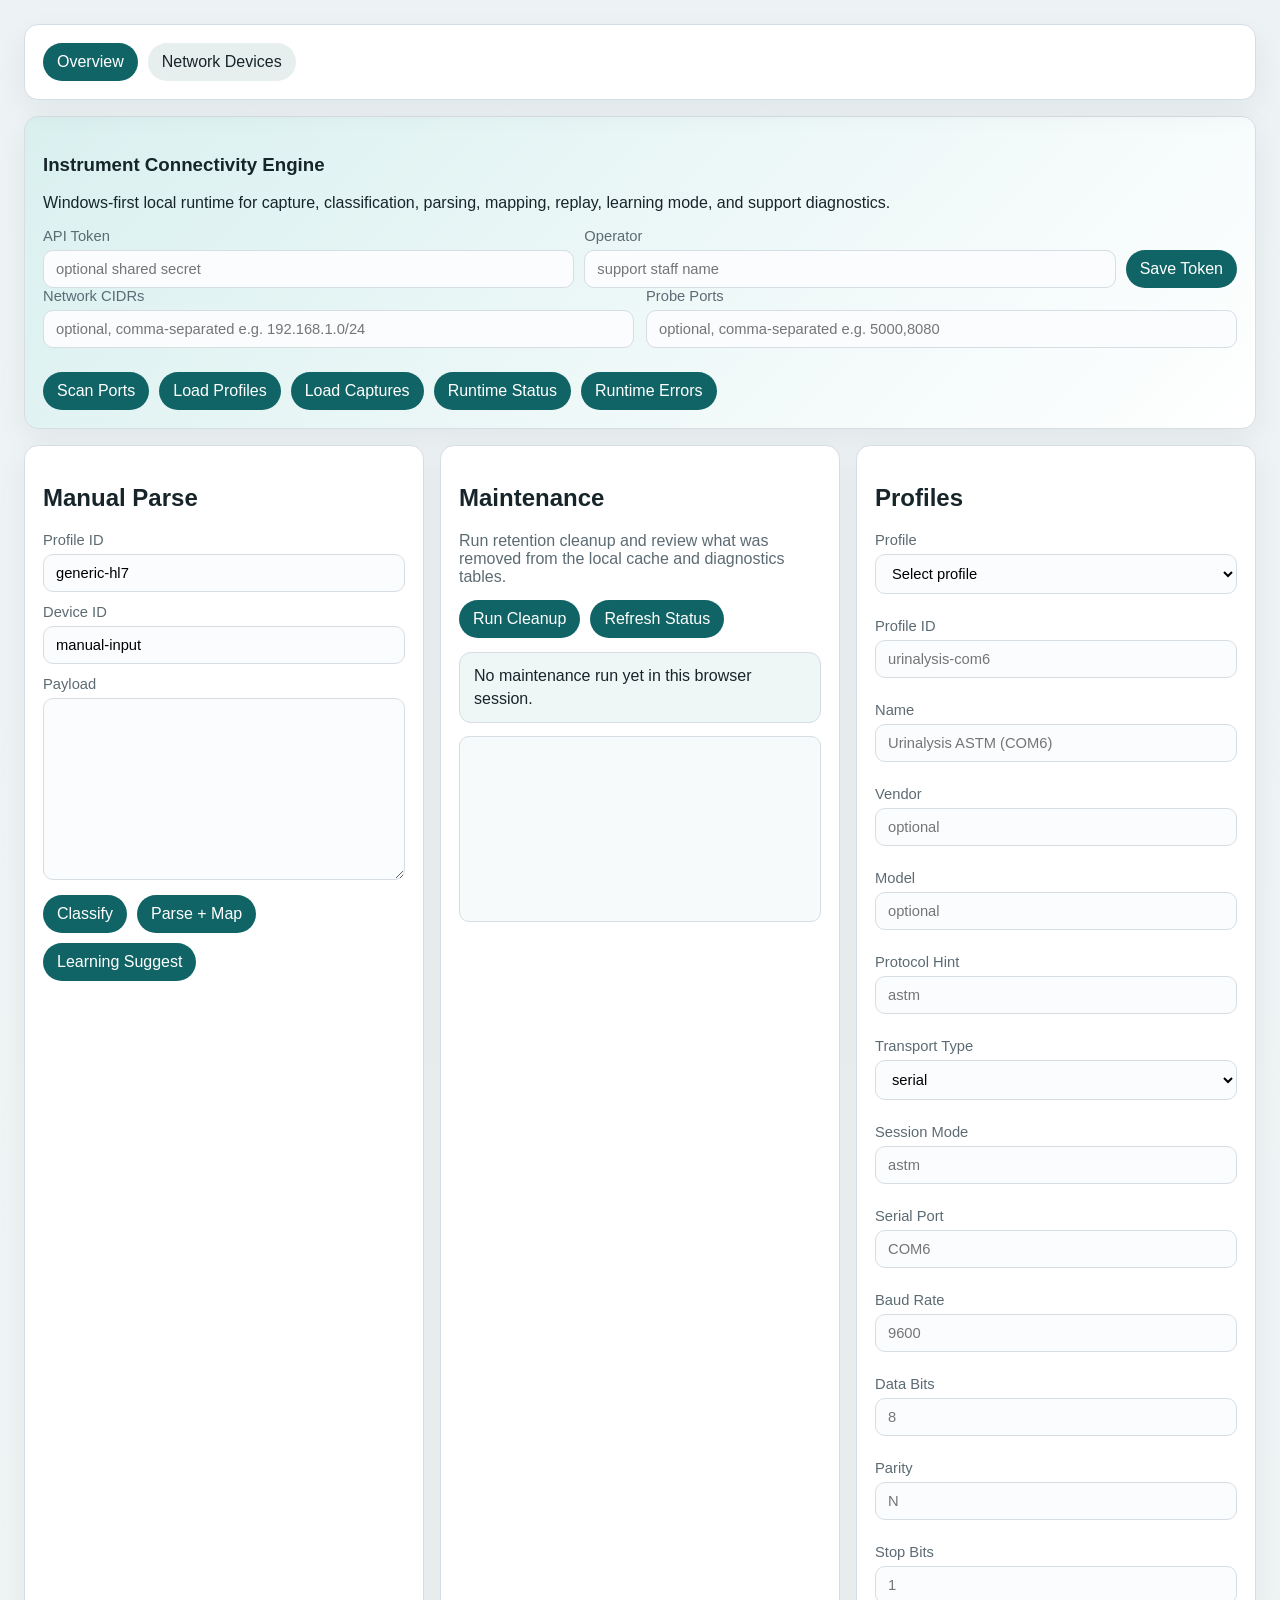
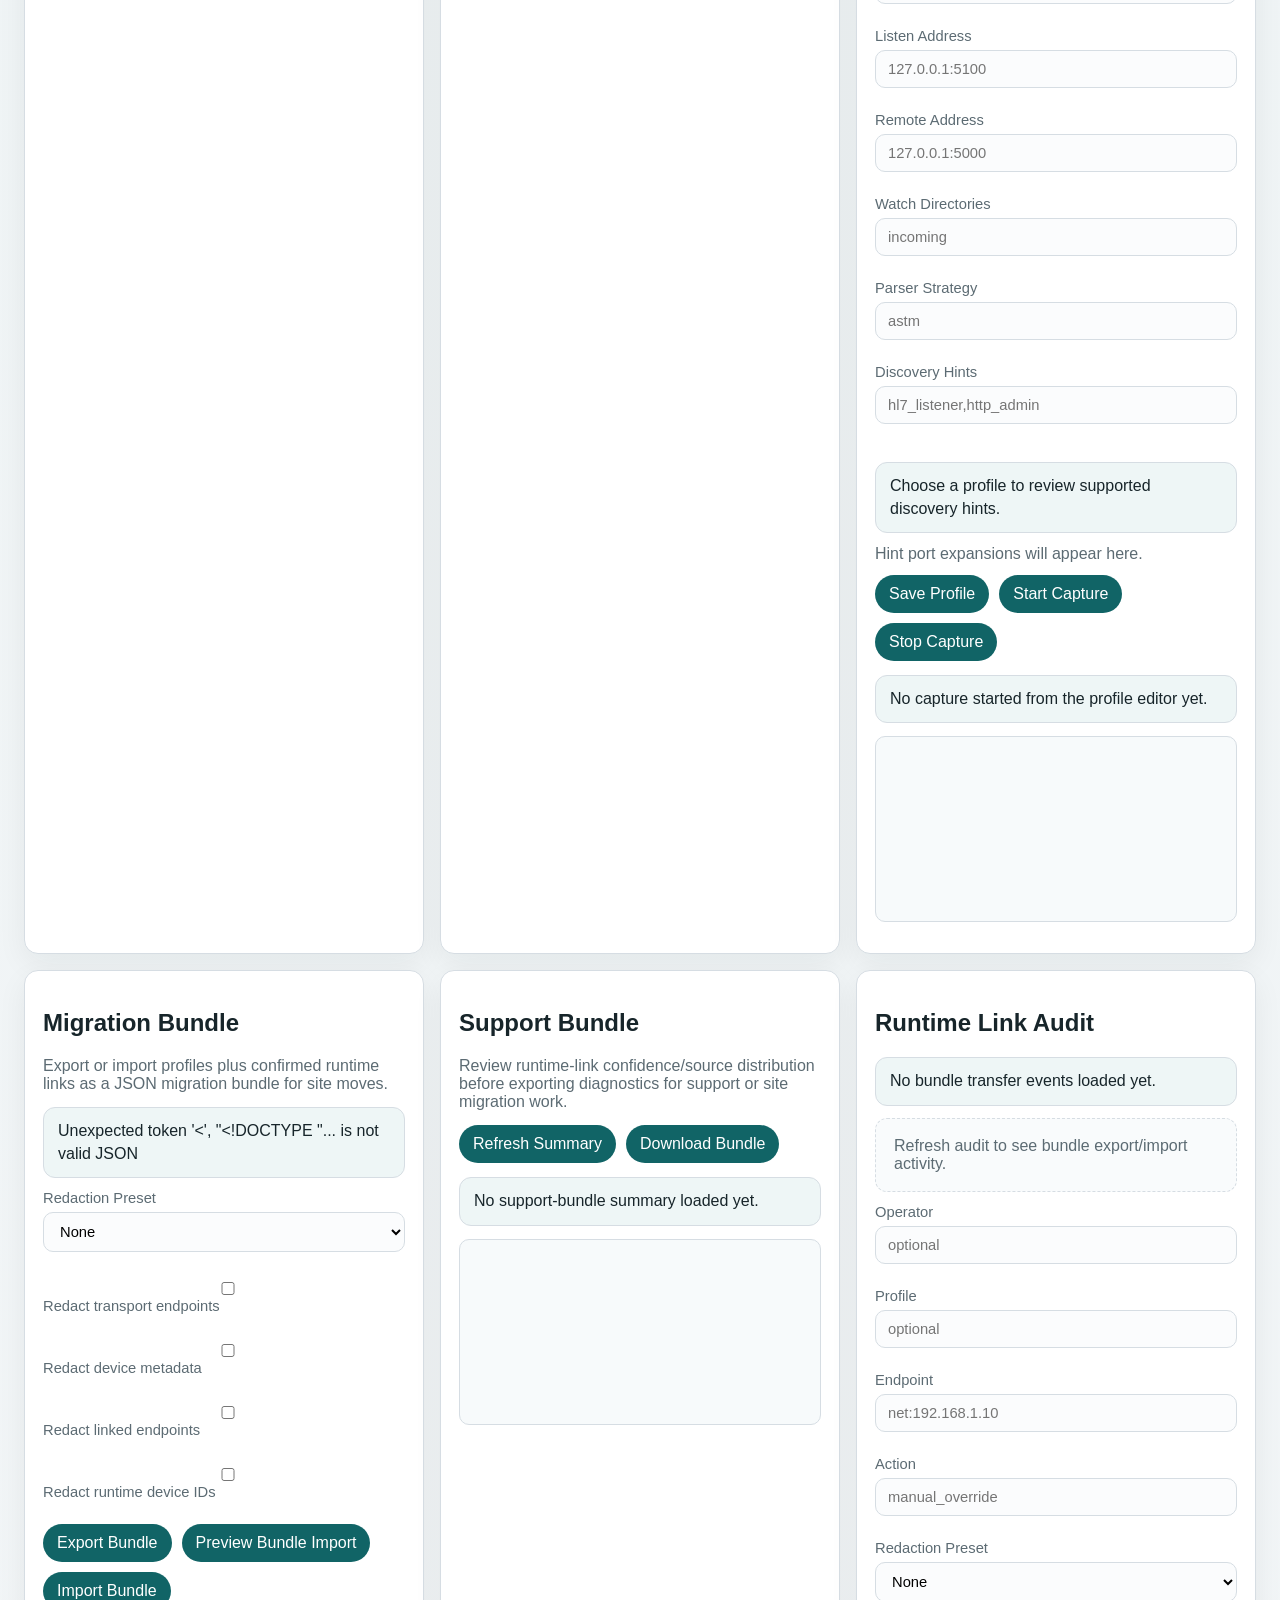
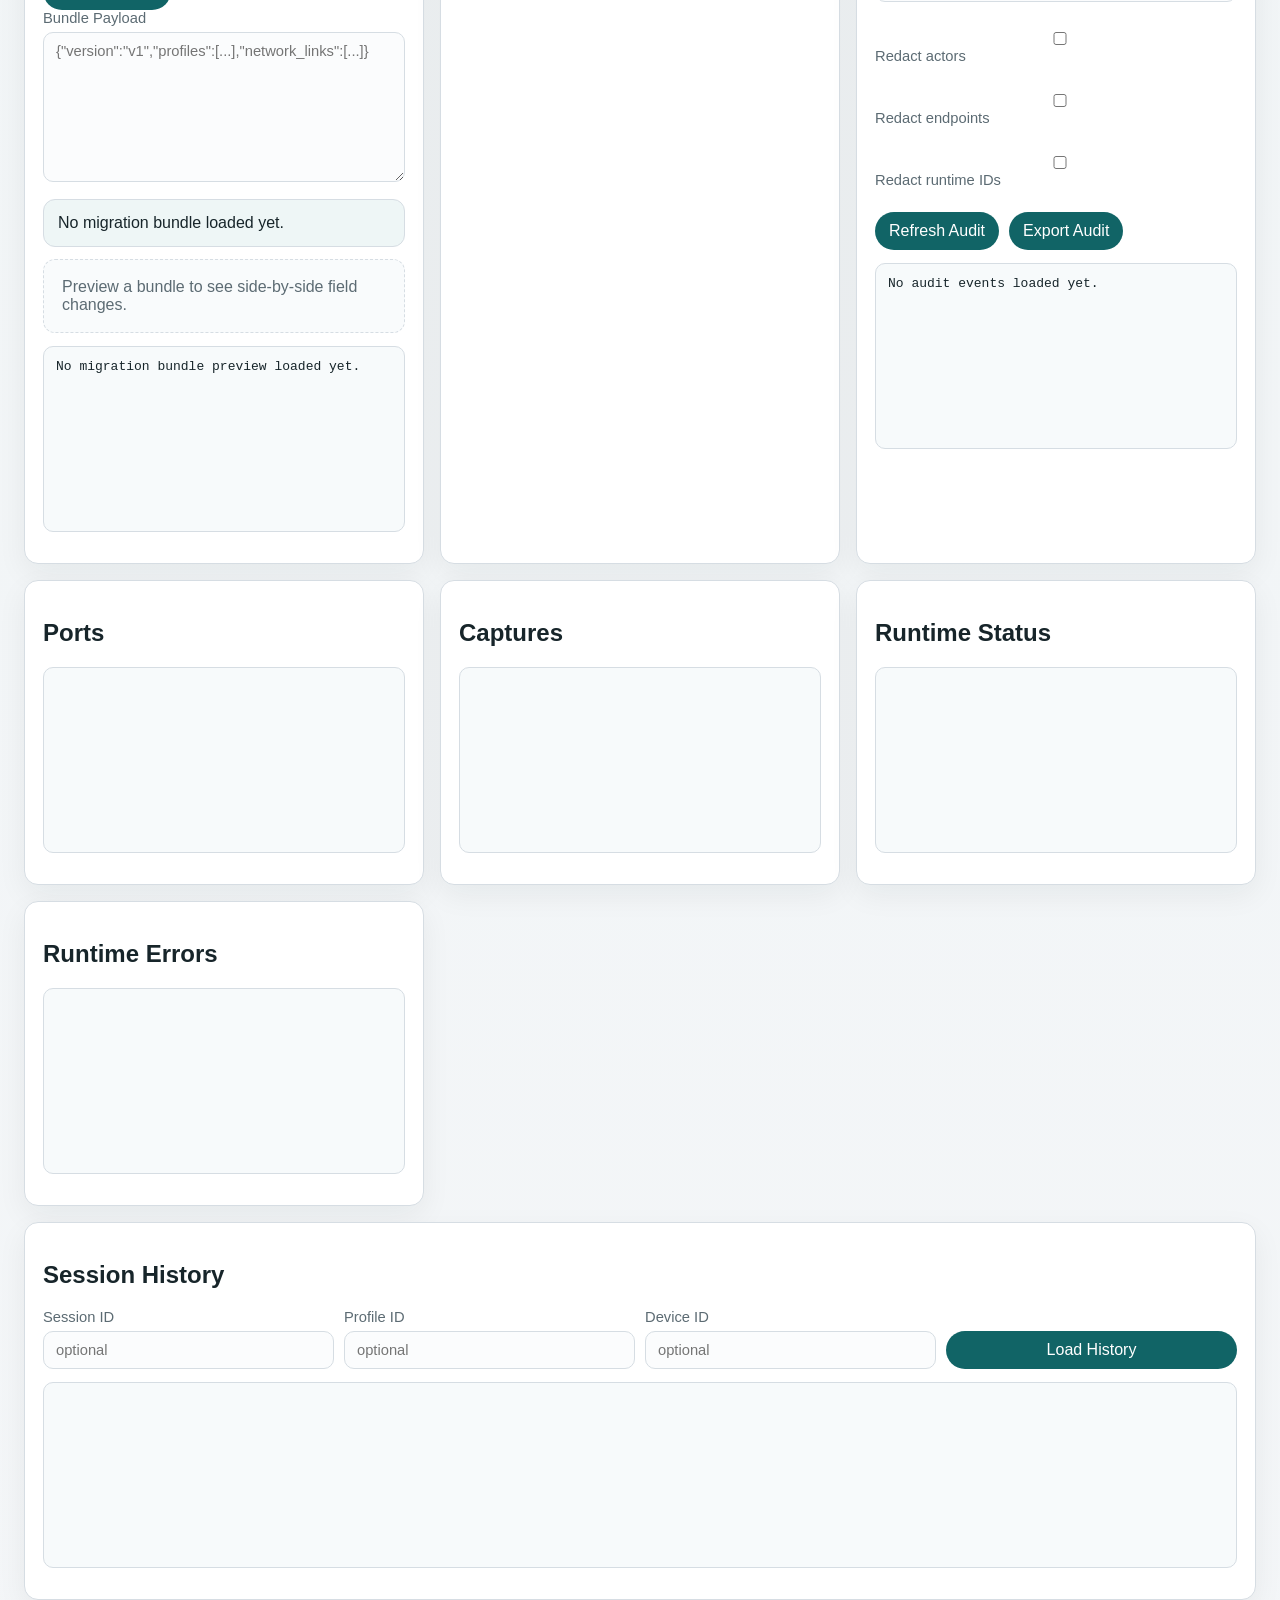
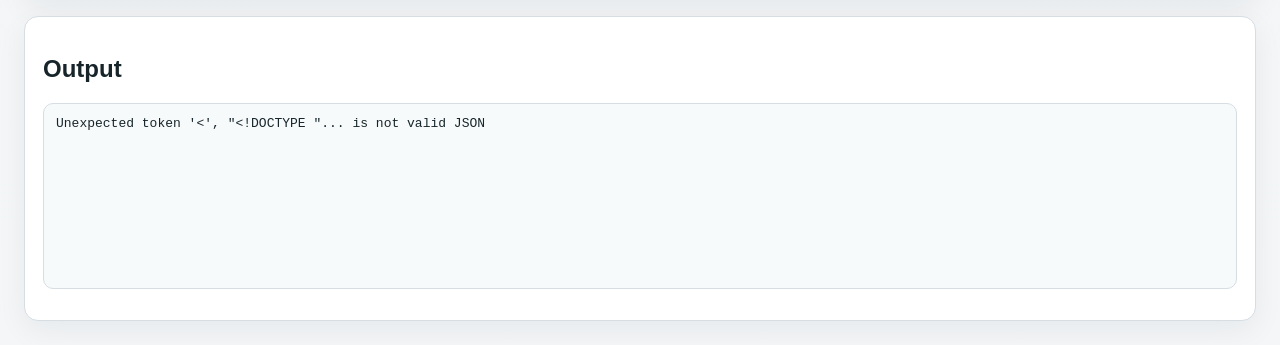
==== instrument-connectivity/web/index.html @ 52e9ec20 "Initial SPDXLIMS source" ====
<!doctype html>
<html lang="en">
<head>
  <meta charset="utf-8" />
  <meta name="viewport" content="width=device-width, initial-scale=1" />
  <title>Instrument Connectivity Engine</title>
  <link rel="stylesheet" href="styles.css" />
</head>
<body>
  <main class="layout">
    <section class="page-tabs panel">
      <button data-page-button="overviewPage" class="active">Overview</button>
      <button data-page-button="networkDevicesPage">Network Devices</button>
    </section>

    <section id="overviewPage" data-page class="page active">
      <section class="panel hero">
        <h1>Instrument Connectivity Engine</h1>
        <p>Windows-first local runtime for capture, classification, parsing, mapping, replay, learning mode, and support diagnostics.</p>
        <div class="token-row">
          <label>API Token <input id="apiToken" type="password" placeholder="optional shared secret" /></label>
          <label>Operator <input id="operatorName" type="text" placeholder="support staff name" /></label>
          <button id="saveToken">Save Token</button>
        </div>
        <div class="scan-controls">
          <label>Network CIDRs <input id="scanCIDRs" placeholder="optional, comma-separated e.g. 192.168.1.0/24" /></label>
          <label>Probe Ports <input id="scanPortsInput" placeholder="optional, comma-separated e.g. 5000,8080" /></label>
        </div>
        <div class="actions">
          <button id="scanPorts">Scan Ports</button>
          <button id="loadProfiles">Load Profiles</button>
          <button id="loadCaptures">Load Captures</button>
          <button id="loadRuntimeStatus">Runtime Status</button>
          <button id="loadRuntimeErrors">Runtime Errors</button>
        </div>
      </section>
      <section class="grid">
        <article class="panel">
          <h2>Manual Parse</h2>
          <label>Profile ID <input id="profileId" value="generic-hl7" /></label>
          <label>Device ID <input id="deviceId" value="manual-input" /></label>
          <label>Payload <textarea id="payloadText" rows="10"></textarea></label>
          <div class="actions">
            <button id="classifyBtn">Classify</button>
            <button id="parseBtn">Parse + Map</button>
            <button id="learnBtn">Learning Suggest</button>
          </div>
        </article>
        <article class="panel">
          <h2>Maintenance</h2>
          <p class="panel-note">Run retention cleanup and review what was removed from the local cache and diagnostics tables.</p>
          <div class="actions">
            <button id="runCleanup">Run Cleanup</button>
            <button id="refreshMaintenance">Refresh Status</button>
          </div>
          <div id="maintenanceSummary" class="summary-card">No maintenance run yet in this browser session.</div>
          <pre id="cleanupOut"></pre>
        </article>
        <article class="panel">
          <h2>Profiles</h2>
          <div class="network-filters">
            <label>Profile
              <select id="profileEditorSelect">
                <option value="">Select profile</option>
              </select>
            </label>
            <label>Profile ID <input id="profileEditorId" placeholder="urinalysis-com6" /></label>
            <label>Name <input id="profileEditorName" placeholder="Urinalysis ASTM (COM6)" /></label>
            <label>Vendor <input id="profileEditorVendor" placeholder="optional" /></label>
            <label>Model <input id="profileEditorModel" placeholder="optional" /></label>
            <label>Protocol Hint <input id="profileEditorProtocolHint" placeholder="astm" /></label>
            <label>Transport Type
              <select id="profileTransportType">
                <option value="serial">serial</option>
                <option value="tcp_client">tcp_client</option>
                <option value="tcp_server">tcp_server</option>
                <option value="file_drop">file_drop</option>
              </select>
            </label>
            <label>Session Mode <input id="profileSessionMode" placeholder="astm" /></label>
            <label>Serial Port <input id="profileSerialPort" placeholder="COM6" /></label>
            <label>Baud Rate <input id="profileBaudRate" type="number" placeholder="9600" /></label>
            <label>Data Bits <input id="profileDataBits" type="number" placeholder="8" /></label>
            <label>Parity <input id="profileParity" placeholder="N" /></label>
            <label>Stop Bits <input id="profileStopBits" type="number" placeholder="1" /></label>
            <label>Listen Address <input id="profileListenAddress" placeholder="127.0.0.1:5100" /></label>
            <label>Remote Address <input id="profileRemoteAddress" placeholder="127.0.0.1:5000" /></label>
            <label>Watch Directories <input id="profileWatchDirectories" placeholder="incoming" /></label>
            <label>Parser Strategy <input id="profileParsingStrategy" placeholder="astm" /></label>
            <label>Discovery Hints <input id="profileDiscoveryHints" placeholder="hl7_listener,http_admin" /></label>
          </div>
          <div id="discoveryHintPresets" class="capture-links"></div>
          <div id="profileHintValidation" class="summary-card">Choose a profile to review supported discovery hints.</div>
          <div id="profileHintHelp" class="device-sublist">
            <span class="muted">Hint port expansions will appear here.</span>
          </div>
          <div class="actions">
            <button id="saveProfile">Save Profile</button>
            <button id="startProfileCapture">Start Capture</button>
            <button id="stopProfileCapture">Stop Capture</button>
          </div>
          <div id="profileCaptureSummary" class="summary-card">No capture started from the profile editor yet.</div>
          <pre id="profilesOut"></pre>
        </article>
        <article class="panel">
          <h2>Migration Bundle</h2>
          <p class="panel-note">Export or import profiles plus confirmed runtime links as a JSON migration bundle for site moves.</p>
          <div id="bundleSecretStatus" class="summary-card">Bundle signing status not loaded yet.</div>
          <div class="network-filters">
            <label>Redaction Preset
              <select id="migrationRedactionPreset">
                <option value="">None</option>
                <option value="external_share">External Share</option>
                <option value="transport_only">Transport Only</option>
                <option value="metadata_only">Metadata Only</option>
                <option value="identifiers_only">Identifiers Only</option>
              </select>
            </label>
            <label><input id="migrationRedactProfileTransports" type="checkbox" /> Redact transport endpoints</label>
            <label><input id="migrationRedactDeviceMetadata" type="checkbox" /> Redact device metadata</label>
            <label><input id="migrationRedactNetworkEndpoints" type="checkbox" /> Redact linked endpoints</label>
            <label><input id="migrationRedactRuntimeIDs" type="checkbox" /> Redact runtime device IDs</label>
          </div>
          <div class="actions">
            <button id="exportMigrationBundle">Export Bundle</button>
            <button id="previewMigrationBundle">Preview Bundle Import</button>
            <button id="importMigrationBundle">Import Bundle</button>
          </div>
          <label>Bundle Payload <textarea id="migrationBundlePayload" rows="8" placeholder='{"version":"v1","profiles":[...],"network_links":[...]}'></textarea></label>
          <div id="migrationBundleSummary" class="summary-card">No migration bundle loaded yet.</div>
          <div id="migrationDiffCards" class="diff-grid">
            <div class="empty-state">Preview a bundle to see side-by-side field changes.</div>
          </div>
          <pre id="migrationBundleDetails">No migration bundle preview loaded yet.</pre>
        </article>
        <article class="panel">
          <h2>Support Bundle</h2>
          <p class="panel-note">Review runtime-link confidence/source distribution before exporting diagnostics for support or site migration work.</p>
          <div class="actions">
            <button id="refreshSupportBundleSummary">Refresh Summary</button>
            <button id="downloadSupportBundle">Download Bundle</button>
          </div>
          <div id="supportBundleSummary" class="summary-card">No support-bundle summary loaded yet.</div>
          <pre id="supportBundleDetails"></pre>
        </article>
        <article class="panel">
          <h2>Runtime Link Audit</h2>
          <div id="bundleAuditSummary" class="summary-card">No bundle transfer events loaded yet.</div>
          <div id="bundleAuditCards" class="diff-grid">
            <div class="empty-state">Refresh audit to see bundle export/import activity.</div>
          </div>
          <div class="network-filters">
            <label>Operator <input id="auditActorFilter" placeholder="optional" /></label>
            <label>Profile <input id="auditProfileFilter" placeholder="optional" /></label>
            <label>Endpoint <input id="auditDeviceFilter" placeholder="net:192.168.1.10" /></label>
            <label>Action <input id="auditActionFilter" placeholder="manual_override" /></label>
          </div>
          <div class="network-filters">
            <label>Redaction Preset
              <select id="auditRedactionPreset">
                <option value="">None</option>
                <option value="external_share">External Share</option>
                <option value="identifiers_only">Identifiers Only</option>
              </select>
            </label>
            <label><input id="auditRedactActors" type="checkbox" /> Redact actors</label>
            <label><input id="auditRedactNetworkEndpoints" type="checkbox" /> Redact endpoints</label>
            <label><input id="auditRedactRuntimeIDs" type="checkbox" /> Redact runtime IDs</label>
          </div>
          <div class="actions">
            <button id="refreshLinkAudit">Refresh Audit</button>
            <button id="exportLinkAudit">Export Audit</button>
          </div>
          <pre id="networkLinkAuditOut">No audit events loaded yet.</pre>
        </article>
        <article class="panel"><h2>Ports</h2><pre id="portsOut"></pre></article>
        <article class="panel"><h2>Captures</h2><pre id="capturesOut"></pre></article>
        <article class="panel"><h2>Runtime Status</h2><pre id="runtimeStatusOut"></pre></article>
        <article class="panel"><h2>Runtime Errors</h2><pre id="runtimeErrorsOut"></pre></article>
        <article class="panel wide">
          <h2>Session History</h2>
          <div class="history-filters">
            <label>Session ID <input id="historySessionId" placeholder="optional" /></label>
            <label>Profile ID <input id="historyProfileId" placeholder="optional" /></label>
            <label>Device ID <input id="historyDeviceId" placeholder="optional" /></label>
            <button id="loadSessionHistory">Load History</button>
          </div>
          <pre id="sessionHistoryOut"></pre>
        </article>
        <article class="panel wide"><h2>Output</h2><pre id="output"></pre></article>
      </section>
    </section>

    <section id="networkDevicesPage" data-page class="page">
      <section class="panel hero">
        <h2>Discovered Network Devices</h2>
        <p>Filter likely network-connected instruments, review subnet and interface history, and replay recent captures tied to a selected endpoint.</p>
        <div class="network-filters">
          <label>Search <input id="networkSearch" placeholder="IP, host, CIDR, banner, or protocol" /></label>
          <label>Status
            <select id="networkStatusFilter">
              <option value="">Any status</option>
              <option value="online">Online</option>
              <option value="recent">Recent</option>
              <option value="stale">Stale</option>
            </select>
          </label>
          <label>Protocol
            <select id="networkProtocolFilter">
              <option value="">Any protocol</option>
            </select>
          </label>
        </div>
        <div class="actions">
          <button id="refreshNetworkDevices">Refresh Devices</button>
          <button id="refreshNetworkCaptures">Refresh Selected Captures</button>
        </div>
        <div id="networkSummary" class="summary-card">No network scan data loaded yet.</div>
      </section>
      <section class="grid">
        <article class="panel wide">
          <h2>Device Inventory</h2>
          <div id="networkDevicesList" class="device-list">
            <div class="empty-state">Refresh runtime status or scan ports to populate discovered devices.</div>
          </div>
        </article>
        <article class="panel wide">
          <h2>Selected Device</h2>
          <pre id="networkDeviceDetail">Select a device to inspect its history and recent captures.</pre>
          <div class="link-inspector">
            <h3>Runtime Link Inspector</h3>
            <div class="network-filters">
              <label>Profile ID <input id="linkProfileId" placeholder="generic-hl7" /></label>
              <label>Runtime Device ID <input id="linkRuntimeDeviceId" placeholder="analyzer runtime id or host:port" /></label>
            </div>
            <div class="actions">
              <button id="saveNetworkLink">Confirm Link</button>
              <button id="overrideNetworkLink">Override Link</button>
              <button id="exportNetworkLinks">Export Links</button>
              <button id="previewImportNetworkLinks">Preview Import</button>
              <button id="importNetworkLinks">Import Links</button>
            </div>
            <label>Import Payload <textarea id="networkLinksImport" rows="5" placeholder='{"replace":false,"links":[...]}'></textarea></label>
            <div id="networkLinkImportSummary" class="summary-card">Export or paste runtime-link JSON to preview merges.</div>
            <div id="networkLinkMergeList" class="device-sublist">
              <span class="muted">No import conflicts loaded.</span>
            </div>
            <div id="networkLinkList" class="capture-links">
              <span class="muted">No runtime links loaded yet.</span>
            </div>
          </div>
        </article>
        <article class="panel wide">
          <h2>Replay Output</h2>
          <pre id="networkReplayOut">No replay run yet.</pre>
        </article>
      </section>
    </section>
  </main>
  <script src="app.js"></script>
</body>
</html>
---- instrument-connectivity/web/styles.css ----
:root {
  color-scheme: light;
  --bg: #f4f6f8;
  --panel: #ffffff;
  --accent: #116466;
  --accent-strong: #0b5355;
  --text: #17252a;
  --muted: #5c6b73;
  --border: #d6dde3;
  --note: #eef6f6;
}
body {
  margin: 0;
  font-family: "Segoe UI", sans-serif;
  background: linear-gradient(180deg, #edf3f4 0%, var(--bg) 100%);
  color: var(--text);
}
.layout { max-width: 1280px; margin: 0 auto; padding: 24px; }
.grid { display: grid; grid-template-columns: repeat(auto-fit, minmax(320px, 1fr)); gap: 16px; }
.panel { background: var(--panel); border: 1px solid var(--border); border-radius: 14px; padding: 18px; box-shadow: 0 10px 30px rgba(23, 37, 42, 0.06); }
.hero { margin-bottom: 16px; background: linear-gradient(135deg, #d9f0ef 0%, #ffffff 100%); }
.page { display: none; }
.page.active { display: block; }
.page-tabs { display: flex; gap: 10px; margin-bottom: 16px; position: sticky; top: 0; z-index: 5; backdrop-filter: blur(6px); }
.page-tabs button { background: #e7eeee; color: var(--text); }
.page-tabs button.active { background: var(--accent); color: #fff; }
.wide { grid-column: 1 / -1; }
label { display: block; font-size: 0.92rem; color: var(--muted); margin-bottom: 12px; }
input, textarea, select { width: 100%; margin-top: 6px; padding: 10px 12px; border-radius: 10px; border: 1px solid var(--border); box-sizing: border-box; font: inherit; background: #fbfcfd; }
button { border: 0; border-radius: 999px; padding: 10px 14px; font: inherit; background: var(--accent); color: white; cursor: pointer; }
button:hover { opacity: 0.92; }
button:active { background: var(--accent-strong); }
button:disabled { opacity: 0.45; cursor: not-allowed; }
.actions { display: flex; flex-wrap: wrap; gap: 10px; margin-top: 12px; }
.actions.compact { margin-top: 8px; }
.token-row { display: flex; flex-wrap: wrap; align-items: end; gap: 10px; margin-top: 12px; }
.token-row label { flex: 1 1 320px; margin-bottom: 0; }
.history-filters { display: grid; grid-template-columns: repeat(auto-fit, minmax(180px, 1fr)); gap: 10px; margin-bottom: 12px; align-items: end; }
.history-filters label { margin-bottom: 0; }
.network-filters { display: grid; grid-template-columns: repeat(auto-fit, minmax(220px, 1fr)); gap: 12px; margin-bottom: 12px; }
.panel-note { margin: 0 0 14px; color: var(--muted); }
.summary-card {
  margin: 14px 0 12px;
  padding: 12px 14px;
  background: var(--note);
  border: 1px solid var(--border);
  border-radius: 12px;
  color: var(--text);
  line-height: 1.4;
}
pre { white-space: pre-wrap; word-break: break-word; background: #f7fafb; border: 1px solid var(--border); border-radius: 10px; padding: 12px; min-height: 160px; overflow: auto; }

.scan-controls { display: grid; grid-template-columns: repeat(auto-fit, minmax(260px, 1fr)); gap: 12px; margin-bottom: 12px; }
.device-list { display: grid; gap: 14px; }
.device-card { border: 1px solid var(--border); border-radius: 14px; padding: 16px; background: linear-gradient(180deg, #ffffff 0%, #f8fbfb 100%); }
.device-card.selected { border-color: var(--accent); box-shadow: 0 12px 28px rgba(17, 100, 102, 0.12); }
.device-card-header { display: flex; justify-content: space-between; align-items: start; gap: 12px; margin-bottom: 10px; }
.device-card-header h3 { margin: 0 0 4px; }
.device-card-header p { margin: 0; color: var(--muted); }
.device-meta { display: grid; grid-template-columns: repeat(auto-fit, minmax(180px, 1fr)); gap: 8px 12px; font-size: 0.92rem; margin-bottom: 12px; }
.device-banner { padding: 10px 12px; border-radius: 10px; background: #f1f6f7; border: 1px solid var(--border); margin-bottom: 12px; color: var(--text); }
.history-block { margin-bottom: 10px; }
.history-chip-row { display: flex; flex-wrap: wrap; gap: 8px; margin-top: 8px; }
.history-chip { display: inline-flex; align-items: center; gap: 6px; padding: 6px 10px; border-radius: 999px; background: #edf5f5; border: 1px solid var(--border); color: var(--text); font-size: 0.9rem; }
.history-chip.muted { color: var(--muted); background: #f7fafb; }
.status-pill { display: inline-flex; align-items: center; justify-content: center; padding: 6px 12px; border-radius: 999px; font-size: 0.88rem; font-weight: 600; text-transform: uppercase; letter-spacing: 0.04em; }
.status-online { background: #dff6e7; color: #17633f; }
.status-recent { background: #fff0cf; color: #8a5b00; }
.status-stale { background: #f6dede; color: #8d2b2b; }
.status-unknown { background: #eceff1; color: #4d5b63; }
.capture-links { display: flex; flex-wrap: wrap; gap: 8px; margin-top: 10px; }
.link-button { background: #e8f2f2; color: var(--accent-strong); }
.link-inspector { margin-top: 14px; padding-top: 14px; border-top: 1px solid var(--border); }
.device-sublist { margin-top: 10px; display: grid; gap: 6px; }
.preset-chip { border-radius: 999px; }
.preset-chip.active { background: var(--accent); color: #fff; }
.validation-error { color: #8d2b2b; }
.validation-ok { color: #17633f; }
.merge-card { border: 1px solid var(--border); border-radius: 12px; padding: 12px; background: #f7fafb; }
.merge-card strong { color: var(--accent-strong); }
.merge-actions { display: flex; flex-wrap: wrap; gap: 8px; margin-top: 8px; }
.merge-actions label { display: inline-flex; align-items: center; gap: 6px; margin: 0; }
.hint-help-card { border: 1px solid var(--border); border-radius: 10px; padding: 10px 12px; background: #f8fbfb; }
.diff-grid { display: grid; gap: 12px; margin: 12px 0; }
.diff-card { border: 1px solid var(--border); border-radius: 12px; padding: 12px; background: #f8fbfb; }
.diff-card h3 { margin: 0 0 10px; font-size: 1rem; color: var(--accent-strong); }
.diff-row { display: grid; grid-template-columns: 140px 1fr 1fr; gap: 10px; border-top: 1px solid var(--border); padding-top: 10px; margin-top: 10px; }
.diff-row:first-of-type { border-top: 0; padding-top: 0; margin-top: 0; }
.diff-path { font-family: Consolas, monospace; color: var(--muted); font-size: 0.9rem; }
.diff-column { border: 1px solid var(--border); border-radius: 10px; background: #fff; padding: 10px; }
.diff-column strong { display: block; margin-bottom: 6px; color: var(--accent-strong); }
.diff-value { white-space: pre-wrap; word-break: break-word; font-family: Consolas, monospace; font-size: 0.9rem; }
.audit-bundle-card { border: 1px solid var(--border); border-radius: 12px; padding: 12px; background: linear-gradient(180deg, #ffffff 0%, #f7fafb 100%); }
.audit-bundle-card h3 { margin: 0 0 6px; font-size: 1rem; color: var(--accent-strong); }
.audit-bundle-meta { display: grid; grid-template-columns: repeat(auto-fit, minmax(160px, 1fr)); gap: 8px 12px; font-size: 0.92rem; margin-top: 10px; }
.audit-bundle-detail { margin-top: 10px; padding: 10px; border-radius: 10px; border: 1px solid var(--border); background: #fff; font-family: Consolas, monospace; font-size: 0.9rem; white-space: pre-wrap; word-break: break-word; }
.muted { color: var(--muted); }
.empty-state { padding: 18px; border: 1px dashed var(--border); border-radius: 12px; color: var(--muted); background: #f9fbfc; }

@media (max-width: 720px) {
  .layout { padding: 16px; }
  .page-tabs { position: static; flex-wrap: wrap; }
  .device-card-header { flex-direction: column; }
  .diff-row { grid-template-columns: 1fr; }
}
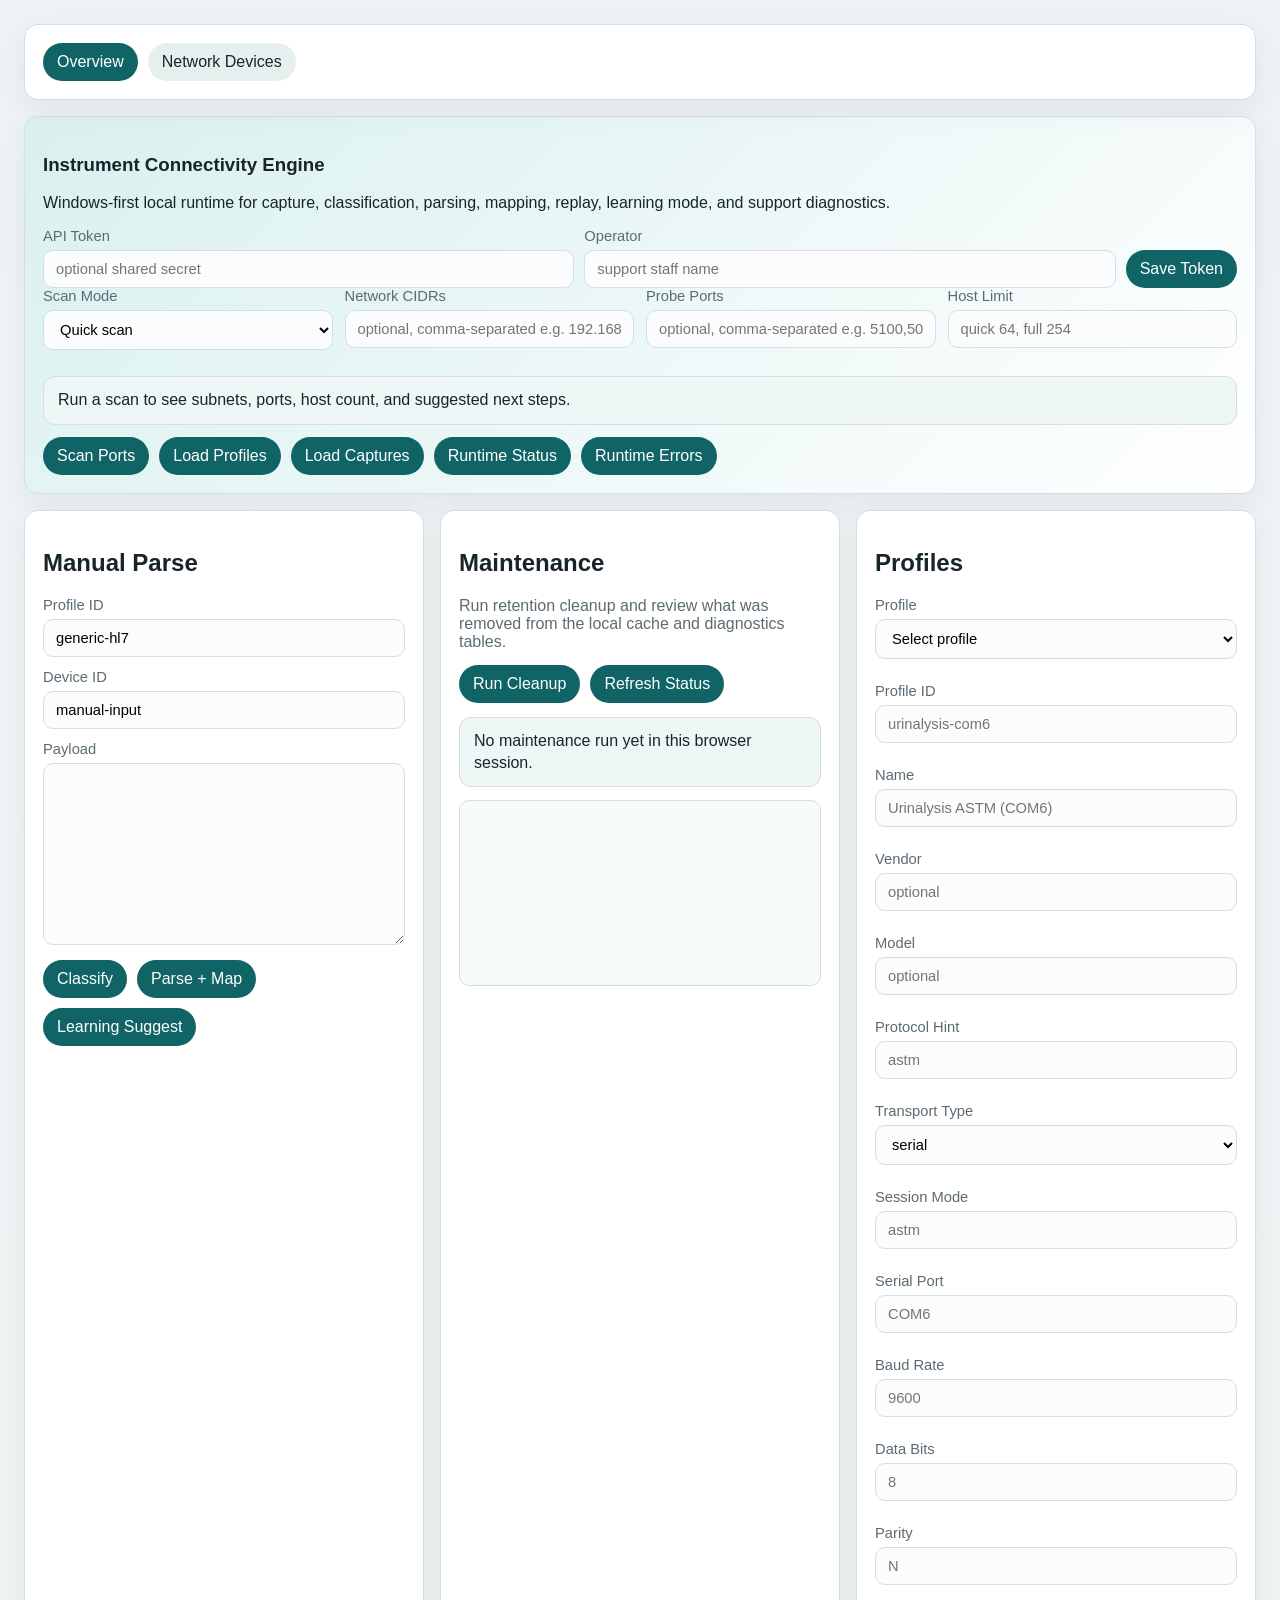
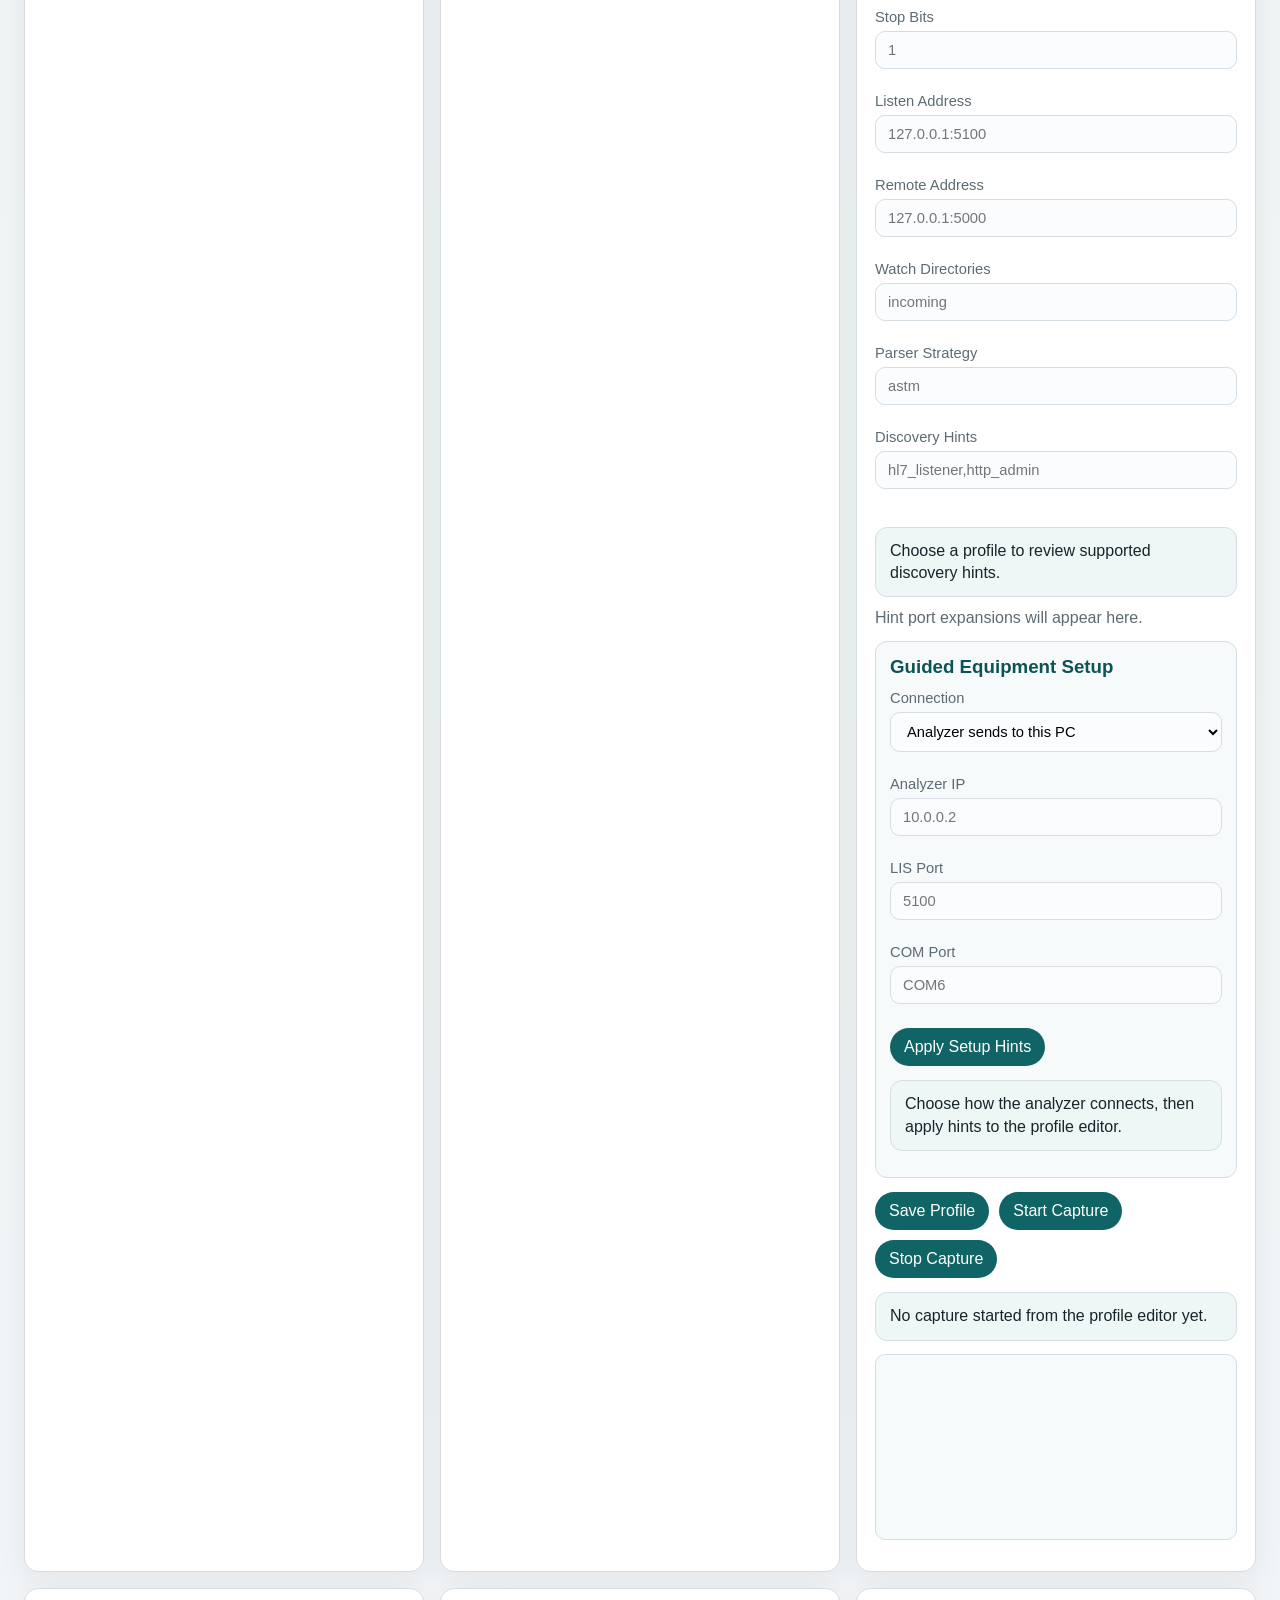
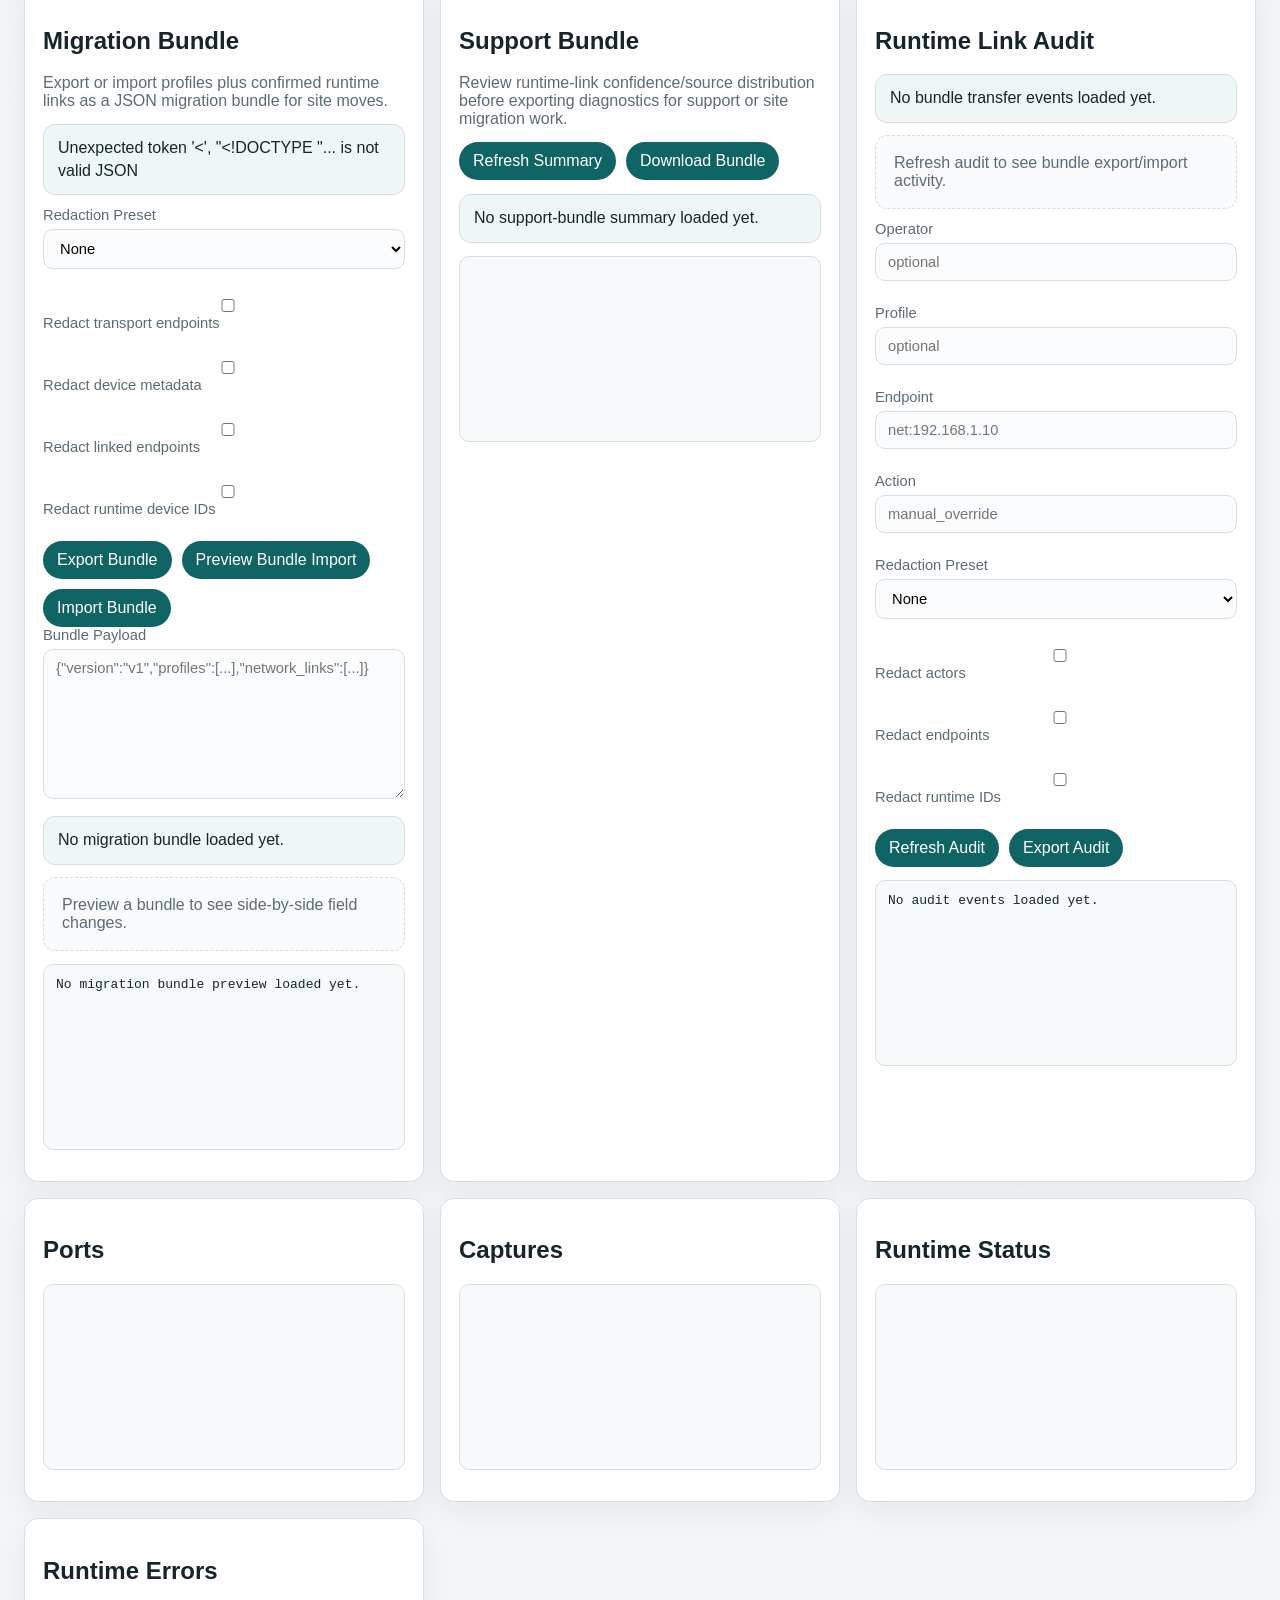
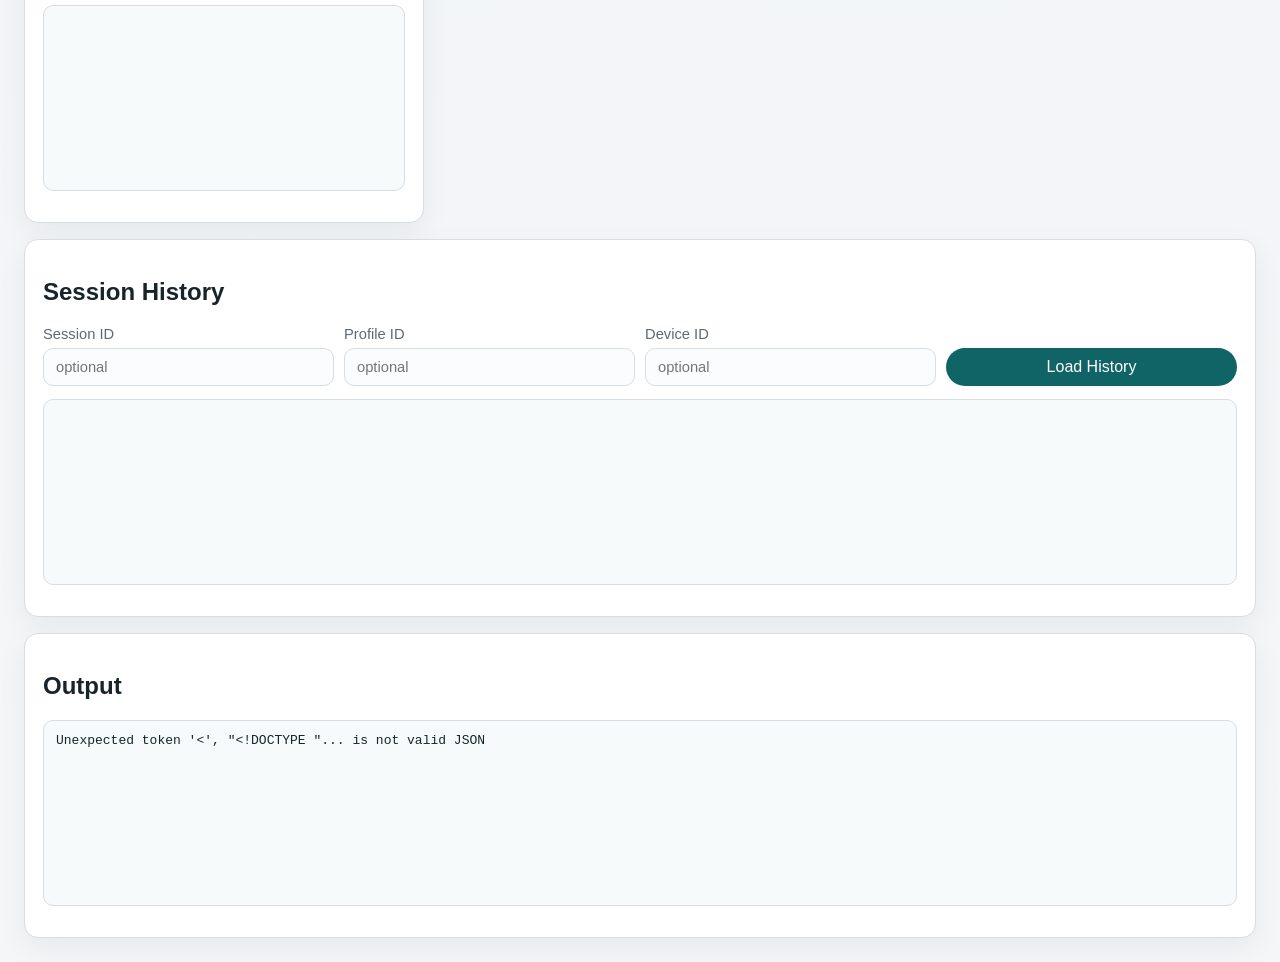
==== commit 7fb0168a: "feat: instrument mapping, WhatsApp, CM250 profile, and test suite - Add instrument_mapping_page.py f" ====
--- a/instrument-connectivity/web/index.html
+++ b/instrument-connectivity/web/index.html
@@ -23,9 +23,18 @@
           <button id="saveToken">Save Token</button>
         </div>
         <div class="scan-controls">
+          <label>Scan Mode
+            <select id="scanMode">
+              <option value="quick">Quick scan</option>
+              <option value="full">Full subnet scan</option>
+              <option value="custom">Custom host limit</option>
+            </select>
+          </label>
           <label>Network CIDRs <input id="scanCIDRs" placeholder="optional, comma-separated e.g. 192.168.1.0/24" /></label>
-          <label>Probe Ports <input id="scanPortsInput" placeholder="optional, comma-separated e.g. 5000,8080" /></label>
-        </div>
+          <label>Probe Ports <input id="scanPortsInput" placeholder="optional, comma-separated e.g. 5100,5000,8080" /></label>
+          <label>Host Limit <input id="scanHostLimit" type="number" min="1" max="254" placeholder="quick 64, full 254" /></label>
+        </div>
+        <div id="scanDiagnostics" class="summary-card">Run a scan to see subnets, ports, host count, and suggested next steps.</div>
         <div class="actions">
           <button id="scanPorts">Scan Ports</button>
           <button id="loadProfiles">Load Profiles</button>
@@ -93,6 +102,26 @@
           <div id="profileHintValidation" class="summary-card">Choose a profile to review supported discovery hints.</div>
           <div id="profileHintHelp" class="device-sublist">
             <span class="muted">Hint port expansions will appear here.</span>
+          </div>
+          <div class="setup-wizard">
+            <h3>Guided Equipment Setup</h3>
+            <div class="network-filters">
+              <label>Connection
+                <select id="wizardConnection">
+                  <option value="network_inbound">Analyzer sends to this PC</option>
+                  <option value="network_outbound">This PC connects to analyzer</option>
+                  <option value="serial">Serial/USB adapter</option>
+                  <option value="file_drop">File folder</option>
+                </select>
+              </label>
+              <label>Analyzer IP <input id="wizardIP" placeholder="10.0.0.2" /></label>
+              <label>LIS Port <input id="wizardPort" type="number" placeholder="5100" /></label>
+              <label>COM Port <input id="wizardSerial" placeholder="COM6" /></label>
+            </div>
+            <div class="actions">
+              <button id="applyWizard">Apply Setup Hints</button>
+            </div>
+            <div id="wizardSummary" class="summary-card">Choose how the analyzer connects, then apply hints to the profile editor.</div>
           </div>
           <div class="actions">
             <button id="saveProfile">Save Profile</button>
--- a/instrument-connectivity/web/styles.css
+++ b/instrument-connectivity/web/styles.css
@@ -81,6 +81,8 @@
 .merge-actions { display: flex; flex-wrap: wrap; gap: 8px; margin-top: 8px; }
 .merge-actions label { display: inline-flex; align-items: center; gap: 6px; margin: 0; }
 .hint-help-card { border: 1px solid var(--border); border-radius: 10px; padding: 10px 12px; background: #f8fbfb; }
+.setup-wizard { margin: 14px 0; padding: 14px; border: 1px solid var(--border); border-radius: 12px; background: #f7fafb; }
+.setup-wizard h3 { margin: 0 0 12px; color: var(--accent-strong); }
 .diff-grid { display: grid; gap: 12px; margin: 12px 0; }
 .diff-card { border: 1px solid var(--border); border-radius: 12px; padding: 12px; background: #f8fbfb; }
 .diff-card h3 { margin: 0 0 10px; font-size: 1rem; color: var(--accent-strong); }
